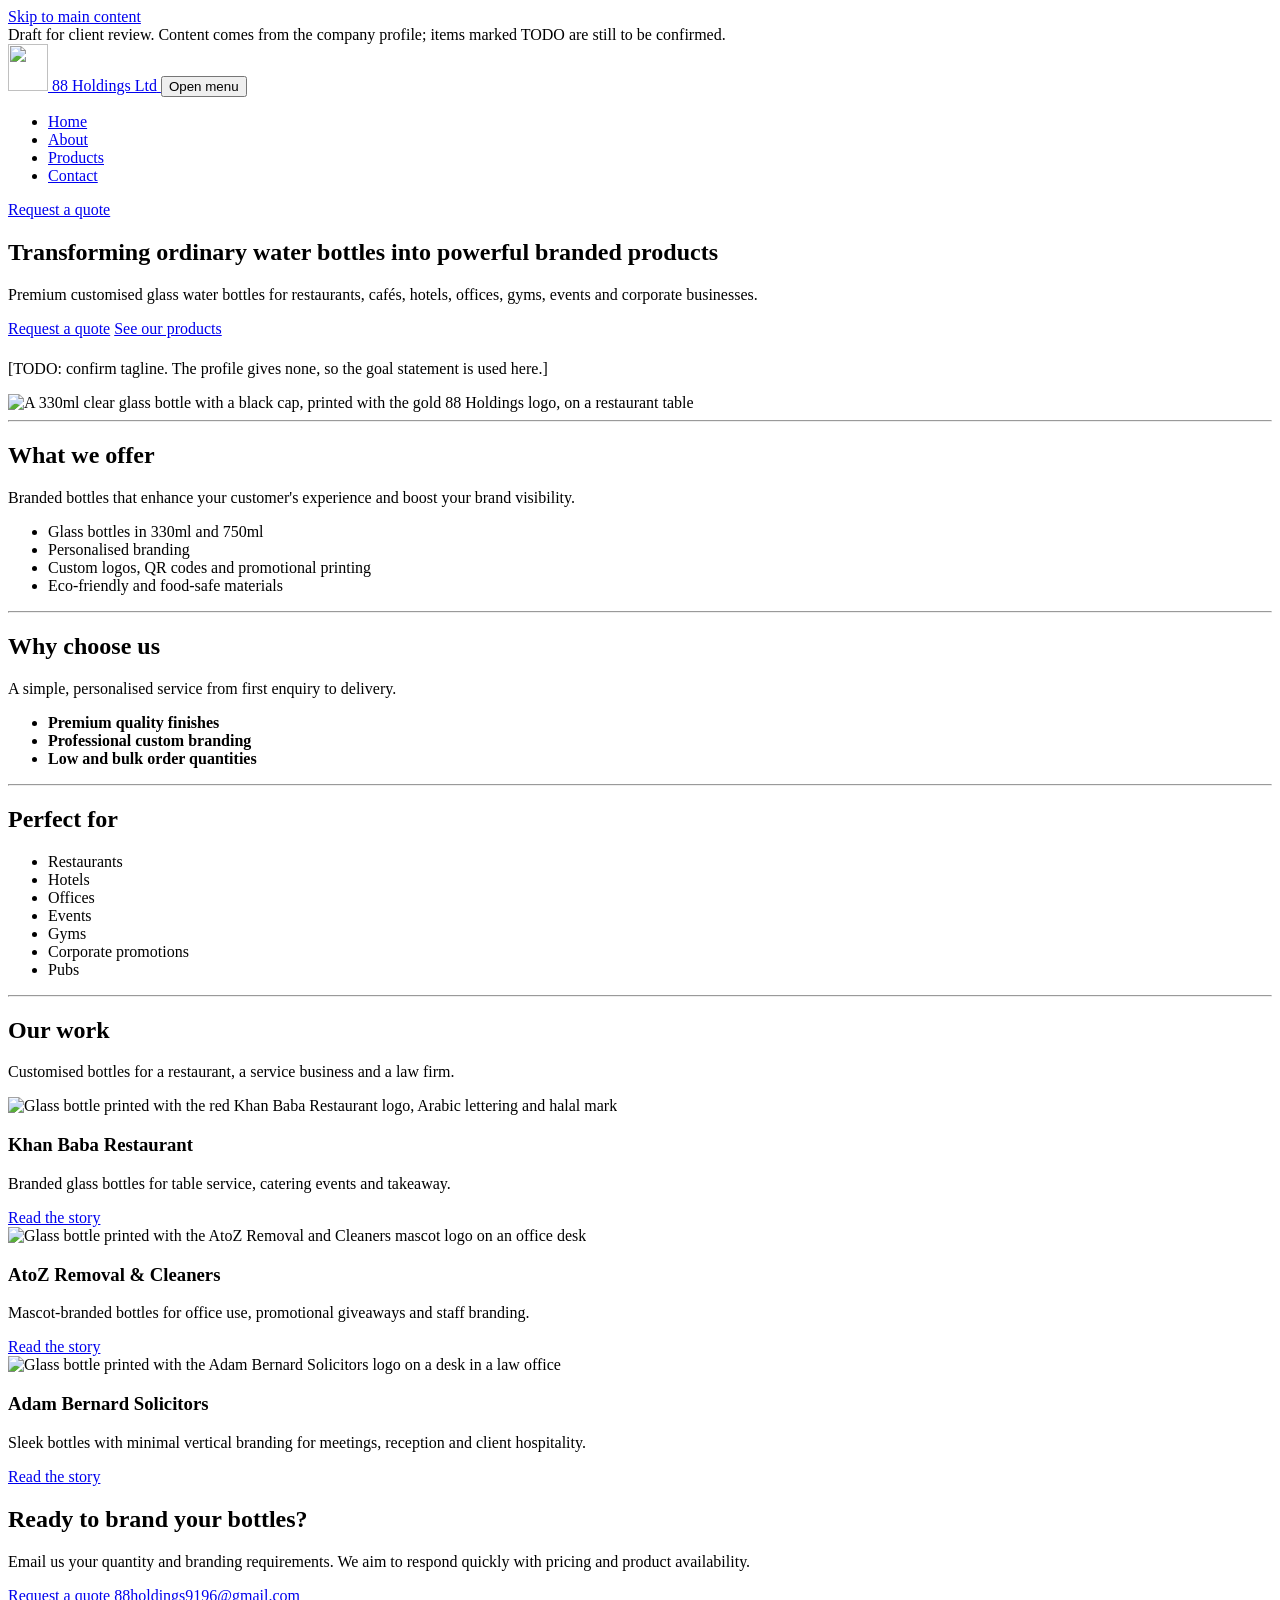
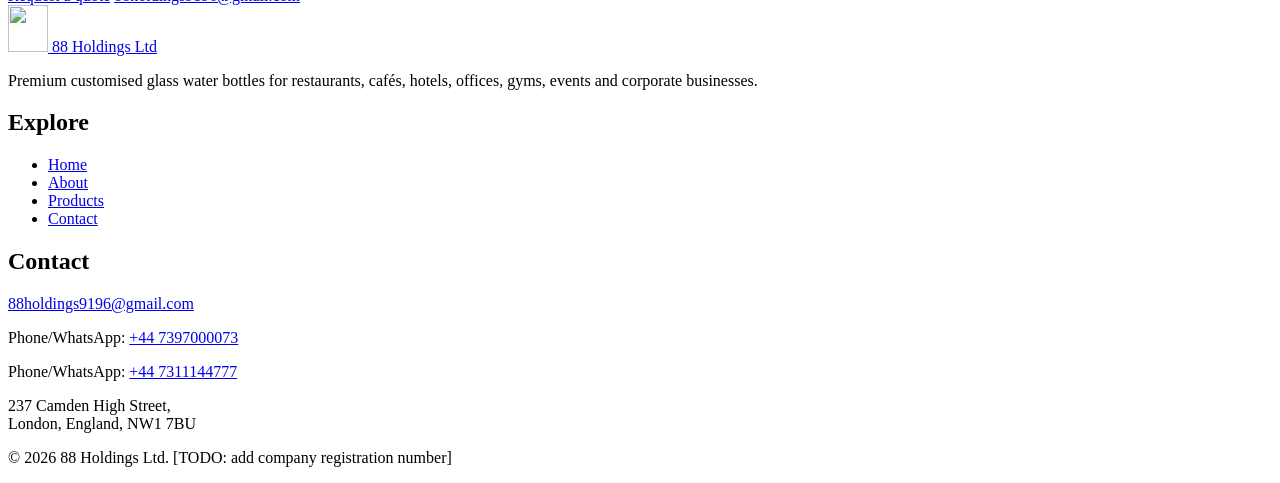
==== index.html @ bfae7a55 "Add files via upload" ====
<!DOCTYPE html>
<html lang="en-GB">
<head>
  <meta charset="utf-8">
  <meta name="viewport" content="width=device-width, initial-scale=1">
  <title>88 Holdings Ltd | Premium Custom Branded Glass Water Bottles</title>
  <meta name="description" content="88 Holdings Ltd makes premium customised glass water bottles with your logo, QR codes and branding for restaurants, hotels, offices, gyms and events.">
  <meta name="theme-color" content="#0d0d0d">
  <link rel="icon" type="image/png" href="assets/favicon.png">
  <link rel="preconnect" href="https://fonts.googleapis.com">
  <link rel="preconnect" href="https://fonts.gstatic.com" crossorigin>
  <link href="https://fonts.googleapis.com/css2?family=Barlow+Condensed:wght@600;700&family=Source+Sans+3:wght@400;600;700&display=swap" rel="stylesheet">
  <link rel="stylesheet" href="css/style.css">
</head>
<body>
  <a class="skip-link" href="#main">Skip to main content</a>
  <div class="draft-bar">Draft for client review. Content comes from the company profile; items marked TODO are still to be confirmed.</div>

  <header class="site-header">
    <div class="container header-inner">
      <a class="brand" href="index.html" aria-label="88 Holdings Ltd, home">
        <img src="assets/logo-mark.png" alt="" width="40" height="47">
        <span class="brand-name">88 Holdings Ltd</span>
      </a>
      <button class="nav-toggle" type="button" aria-expanded="false" aria-controls="site-nav">
        <span class="sr-only">Open menu</span><span class="bars" aria-hidden="true"></span>
      </button>
      <nav id="site-nav" class="site-nav" aria-label="Main">
        <ul>
          <li><a href="index.html">Home</a></li>
          <li><a href="about.html">About</a></li>
          <li><a href="products.html">Products</a></li>
          <li><a href="contact.html">Contact</a></li>
        </ul>
        <a class="btn btn-gold nav-cta" href="contact.html">Request a quote</a>
      </nav>
    </div>
  </header>

  <main id="main">

    <section class="hero">
      <div class="container hero-grid">
        <div>
          <h1>Transforming ordinary water bottles into powerful branded products</h1>
          <p class="lede">Premium customised glass water bottles for restaurants, cafés, hotels, offices, gyms, events and corporate businesses.</p>
          <div class="hero-actions">
            <a class="btn btn-gold" href="contact.html">Request a quote</a>
            <a class="btn btn-outline" href="products.html">See our products</a>
          </div>
          <p class="todo" style="margin-top:1.4rem;display:inline-block">[TODO: confirm tagline. The profile gives none, so the goal statement is used here.]</p>
        </div>
        <div class="hero-media">
          <img src="assets/bottle-hero.jpg" width="900" height="1352" alt="A 330ml clear glass bottle with a black cap, printed with the gold 88 Holdings logo, on a restaurant table">
        </div>
      </div>
    </section>

    <section class="section section-mist" aria-labelledby="offer-title">
      <div class="container">
        <div class="section-head">
          <hr class="rule">
          <h2 id="offer-title">What we offer</h2>
          <p class="lede">Branded bottles that enhance your customer's experience and boost your brand visibility.</p>
        </div>
        <ul class="offer-list">
          <li>Glass bottles in 330ml and 750ml</li>
          <li>Personalised branding</li>
          <li>Custom logos, QR codes and promotional printing</li>
          <li>Eco-friendly and food-safe materials</li>
        </ul>
      </div>
    </section>

    <section class="section" aria-labelledby="why-title">
      <div class="container split">
        <div>
          <hr class="rule">
          <h2 id="why-title">Why choose us</h2>
          <p class="lede">A simple, personalised service from first enquiry to delivery.</p>
        </div>
        <ul class="why-list">
          <li><strong>Premium quality finishes</strong></li>
          <li><strong>Professional custom branding</strong></li>
          <li><strong>Low and bulk order quantities</strong></li>
        </ul>
      </div>
    </section>

    <section class="section section-mist" aria-labelledby="for-title">
      <div class="container">
        <div class="section-head">
          <hr class="rule">
          <h2 id="for-title">Perfect for</h2>
        </div>
        <ul class="chips">
          <li>Restaurants</li><li>Hotels</li><li>Offices</li><li>Events</li><li>Gyms</li><li>Corporate promotions</li><li>Pubs</li>
        </ul>
      </div>
    </section>

    <section class="section" aria-labelledby="work-title">
      <div class="container">
        <div class="section-head">
          <hr class="rule">
          <h2 id="work-title">Our work</h2>
          <p class="lede">Customised bottles for a restaurant, a service business and a law firm.</p>
        </div>
        <div class="card-grid">
          <article class="card">
            <div class="card-media"><img src="assets/case-khan-baba.jpg" width="900" height="1200" loading="lazy" alt="Glass bottle printed with the red Khan Baba Restaurant logo, Arabic lettering and halal mark"></div>
            <div class="card-body">
              <h3>Khan Baba Restaurant</h3>
              <p>Branded glass bottles for table service, catering events and takeaway.</p>
              <a class="card-link" href="about.html#work">Read the story</a>
            </div>
          </article>
          <article class="card">
            <div class="card-media"><img src="assets/case-atoz.jpg" width="900" height="1200" loading="lazy" alt="Glass bottle printed with the AtoZ Removal and Cleaners mascot logo on an office desk"></div>
            <div class="card-body">
              <h3>AtoZ Removal &amp; Cleaners</h3>
              <p>Mascot-branded bottles for office use, promotional giveaways and staff branding.</p>
              <a class="card-link" href="about.html#work">Read the story</a>
            </div>
          </article>
          <article class="card">
            <div class="card-media"><img src="assets/case-adam-bernard.jpg" width="900" height="1239" loading="lazy" alt="Glass bottle printed with the Adam Bernard Solicitors logo on a desk in a law office"></div>
            <div class="card-body">
              <h3>Adam Bernard Solicitors</h3>
              <p>Sleek bottles with minimal vertical branding for meetings, reception and client hospitality.</p>
              <a class="card-link" href="about.html#work">Read the story</a>
            </div>
          </article>
        </div>
      </div>
    </section>

    <section class="section section-dark cta-band" aria-labelledby="cta-title">
      <div class="container">
        <h2 id="cta-title">Ready to brand your bottles?</h2>
        <p class="lede">Email us your quantity and branding requirements. We aim to respond quickly with pricing and product availability.</p>
        <div class="hero-actions">
          <a class="btn btn-gold" href="contact.html">Request a quote</a>
          <a class="btn btn-light" href="mailto:88holdings9196@gmail.com">88holdings9196@gmail.com</a>
        </div>
      </div>
    </section>
  </main>

  <footer class="site-footer">
    <div class="container">
      <div class="footer-grid">
        <div>
          <a class="brand" href="index.html" aria-label="88 Holdings Ltd, home">
            <img src="assets/logo-mark.png" alt="" width="40" height="47">
            <span class="brand-name">88 Holdings Ltd</span>
          </a>
          <p>Premium customised glass water bottles for restaurants, cafés, hotels, offices, gyms, events and corporate businesses.</p>
        </div>
        <div>
          <h2>Explore</h2>
          <ul class="footer-links">
            <li><a href="index.html">Home</a></li>
            <li><a href="about.html">About</a></li>
            <li><a href="products.html">Products</a></li>
            <li><a href="contact.html">Contact</a></li>
          </ul>
        </div>
        <div>
          <h2>Contact</h2>
          <p><a href="mailto:88holdings9196@gmail.com">88holdings9196@gmail.com</a></p>
          <p>Phone/WhatsApp: <a href="tel:+447397000073">+44 7397000073</a></p>
          <p>Phone/WhatsApp: <a href="tel:+447311144777">+44 7311144777</a></p>
          <p>237 Camden High Street,<br>London, England, NW1 7BU</p>
        </div>
      </div>
      <p class="footer-bottom">&copy; <span id="year">2026</span> 88 Holdings Ltd. <span class="todo">[TODO: add company registration number]</span></p>
    </div>
  </footer>

  <script src="js/main.js"></script>
</body>
</html>
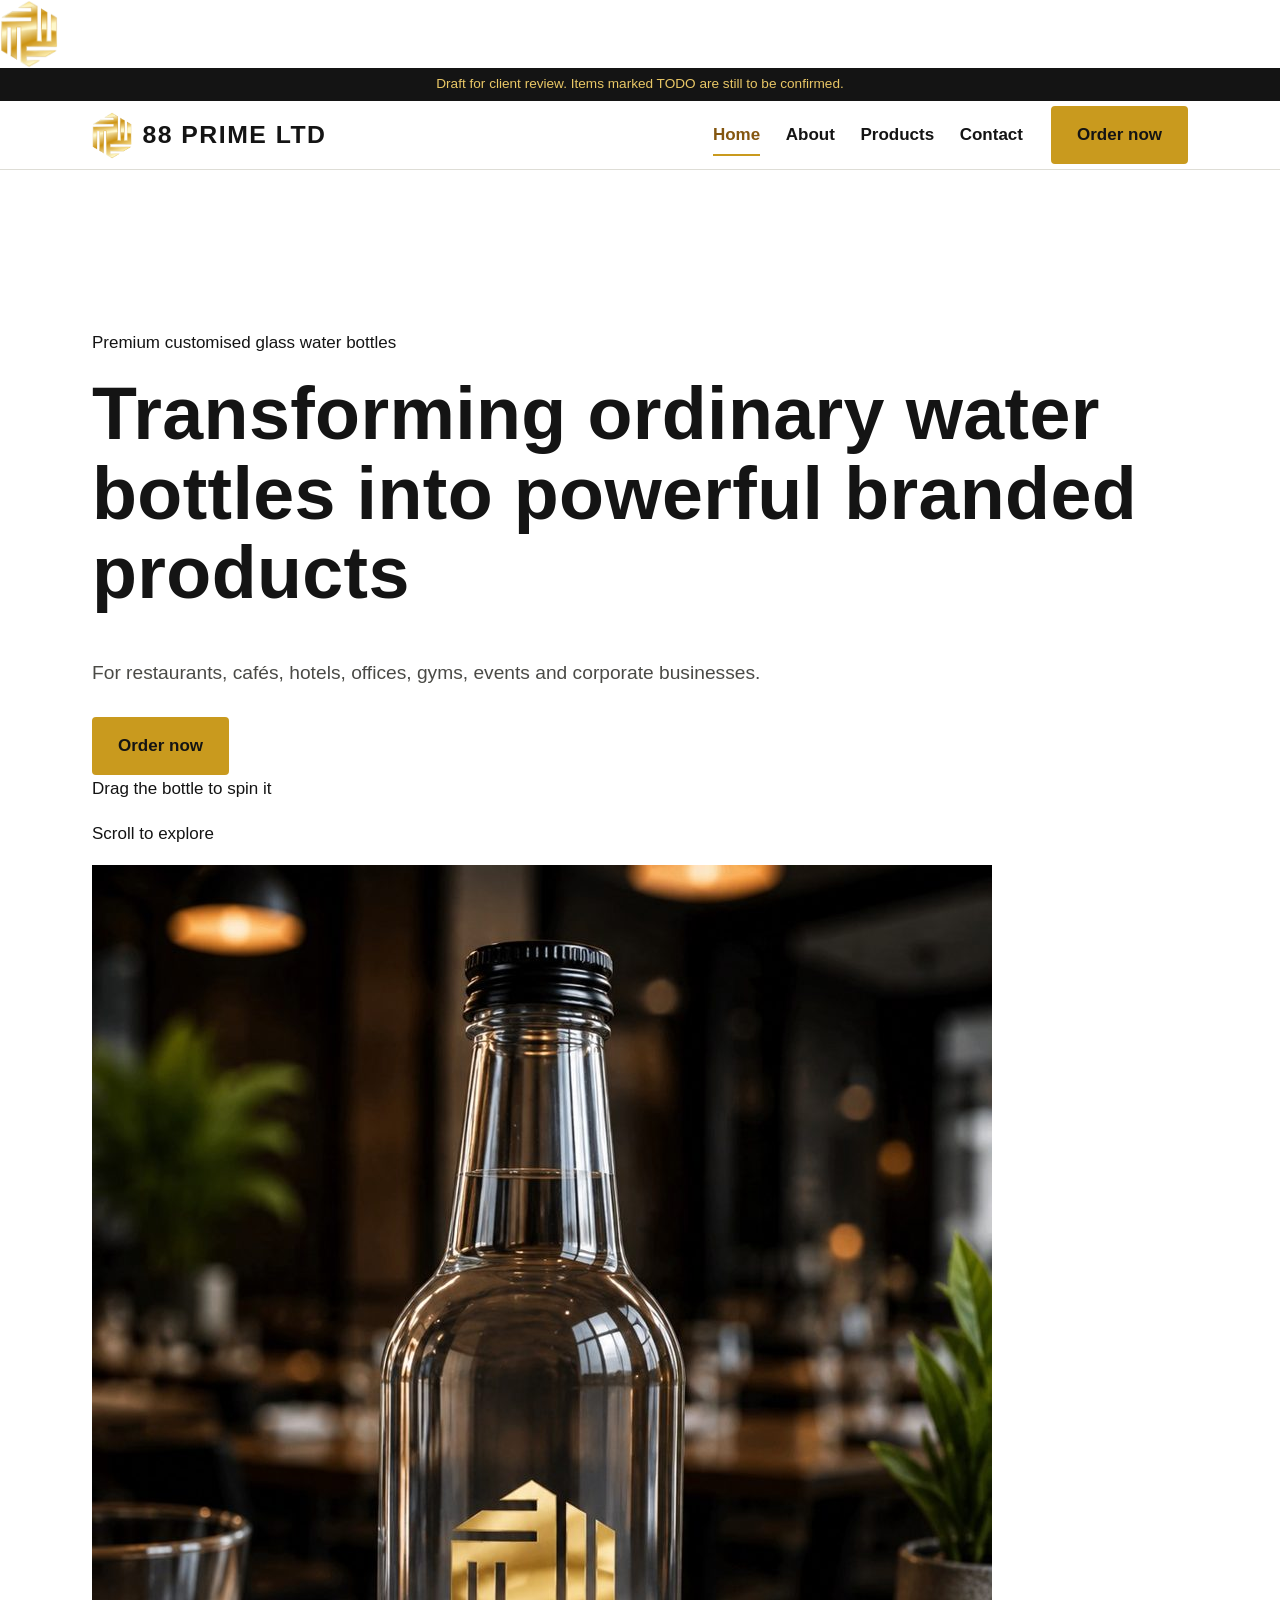
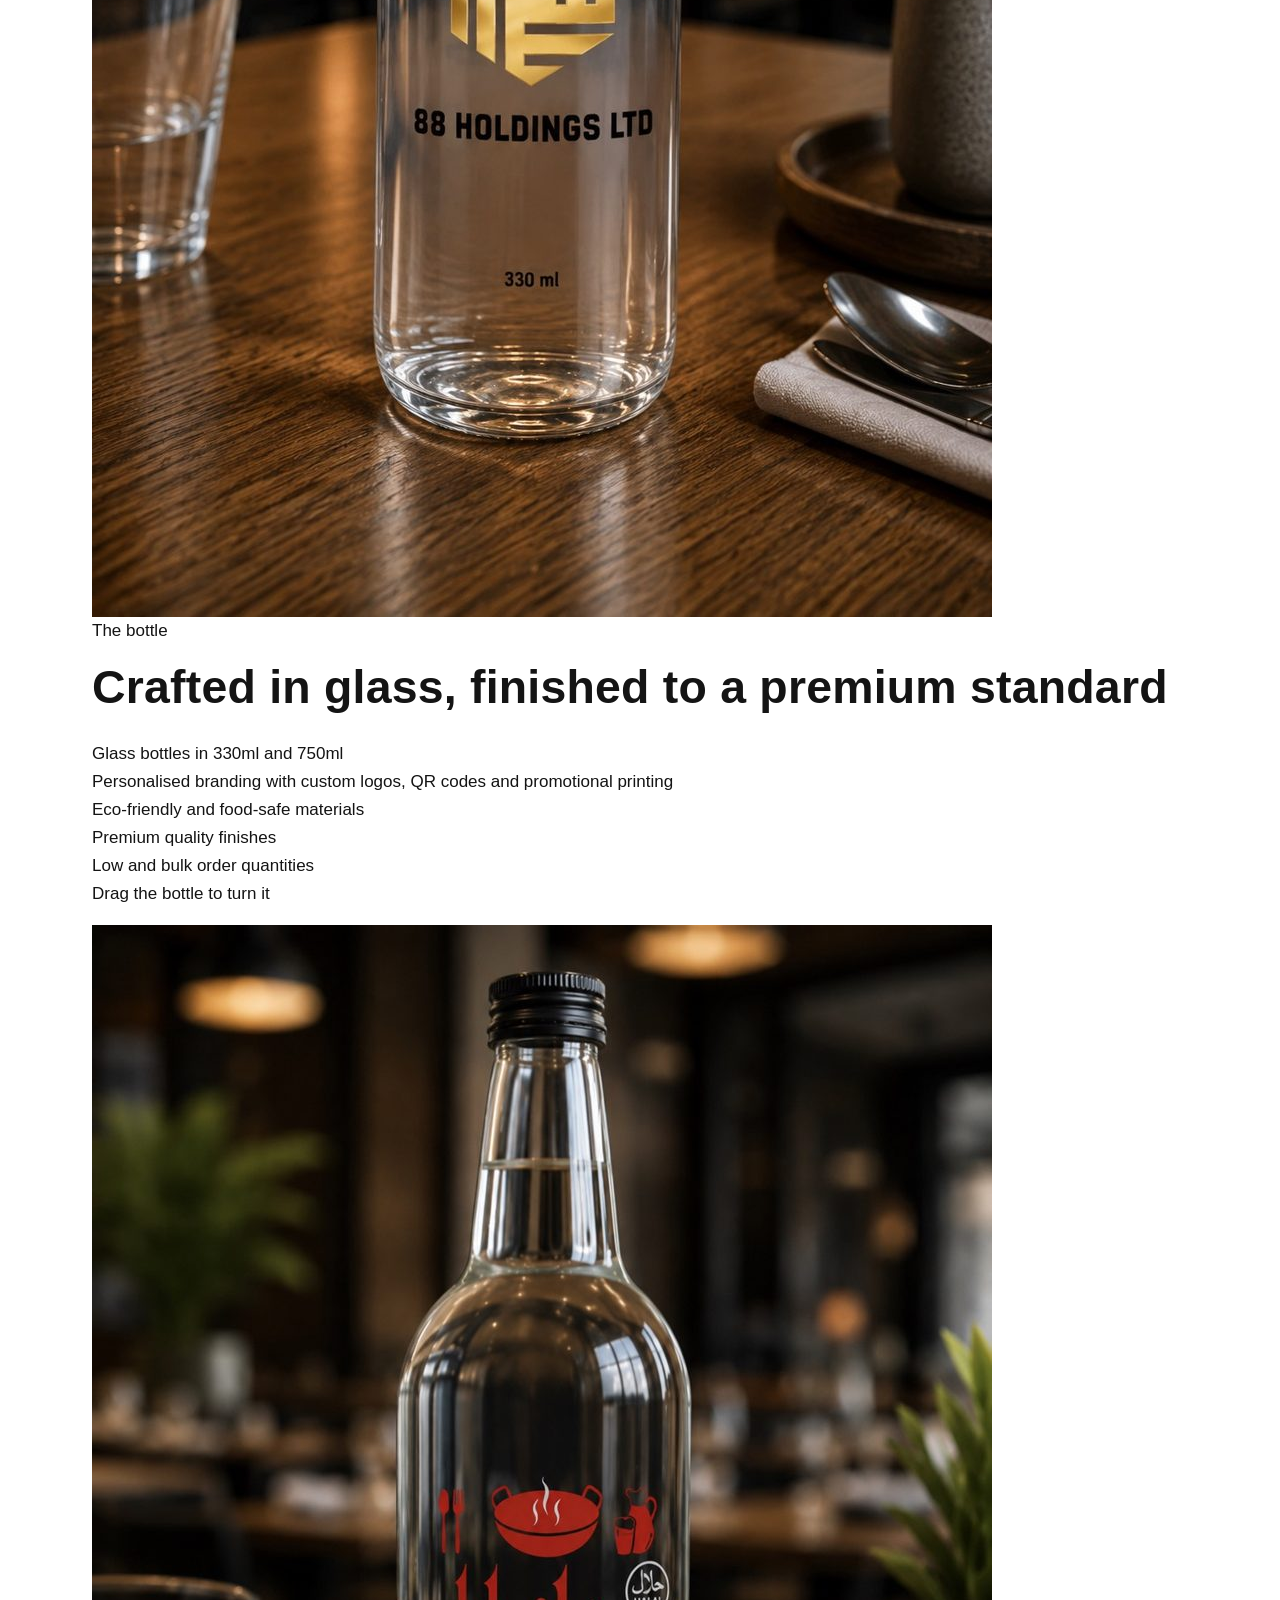
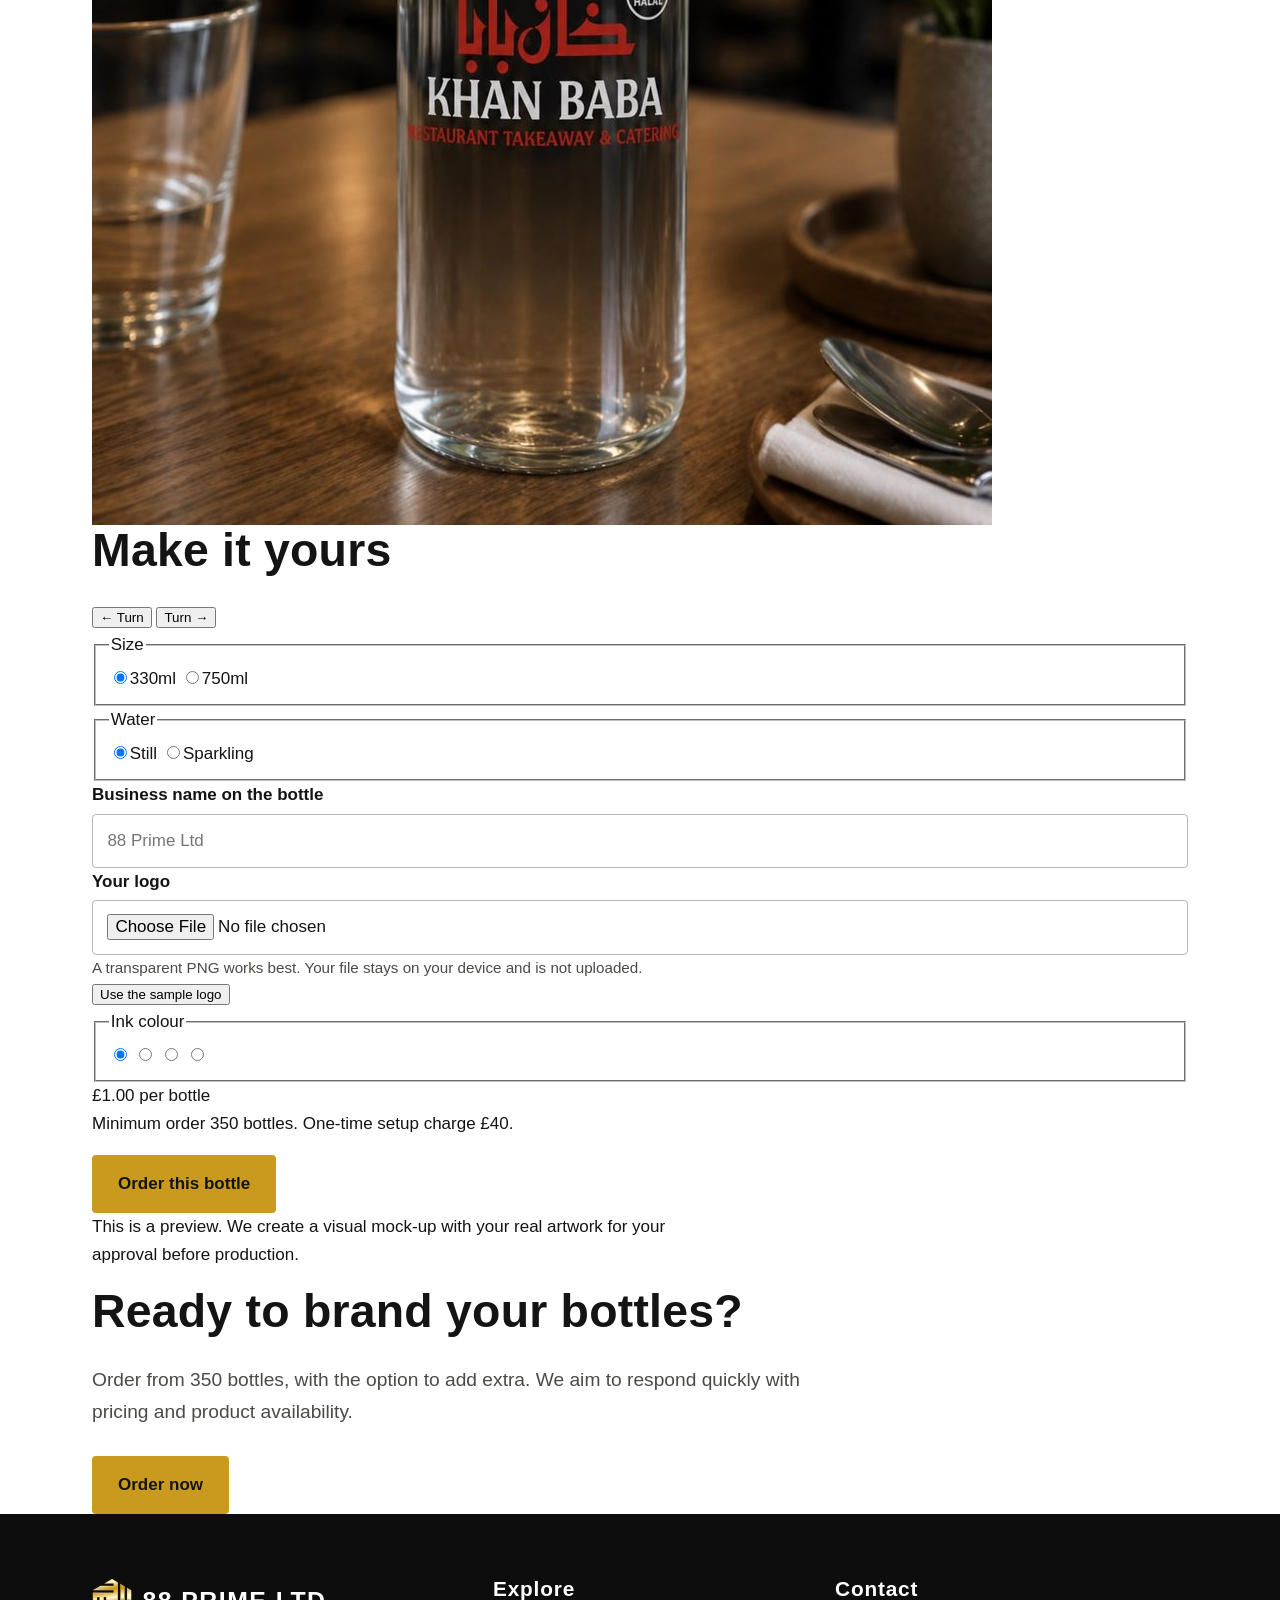
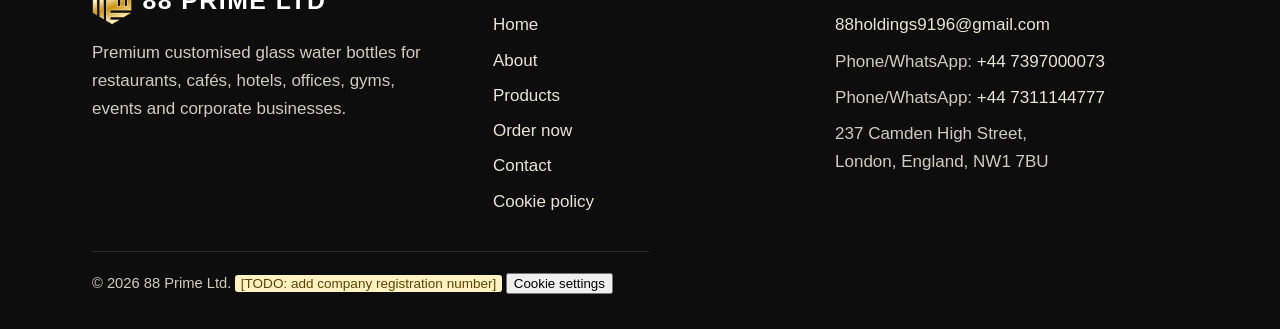
==== commit 8aa02b0a: "3d website" ====
--- a/index.html
+++ b/index.html
@@ -3,145 +3,157 @@
 <head>
   <meta charset="utf-8">
   <meta name="viewport" content="width=device-width, initial-scale=1">
-  <title>88 Holdings Ltd | Premium Custom Branded Glass Water Bottles</title>
-  <meta name="description" content="88 Holdings Ltd makes premium customised glass water bottles with your logo, QR codes and branding for restaurants, hotels, offices, gyms and events.">
-  <meta name="theme-color" content="#0d0d0d">
+  <title>88 Prime Ltd | Premium Customised Glass Water Bottles</title>
+  <meta name="description" content="Explore 88 Prime Ltd custom glass water bottles in 3D. Choose the size, still or sparkling, add your business name and logo, and see the result before you order.">
+  <meta name="theme-color" content="#0b1850">
   <link rel="icon" type="image/png" href="assets/favicon.png">
   <link rel="preconnect" href="https://fonts.googleapis.com">
   <link rel="preconnect" href="https://fonts.gstatic.com" crossorigin>
   <link href="https://fonts.googleapis.com/css2?family=Barlow+Condensed:wght@600;700&family=Source+Sans+3:wght@400;600;700&display=swap" rel="stylesheet">
   <link rel="stylesheet" href="css/style.css">
+  <link rel="stylesheet" href="css/3d.css">
 </head>
-<body>
+<body class="page-3d">
+  <div class="loader" aria-hidden="true"><img src="assets/logo-mark.png" alt="" width="58" height="68"><span></span></div>
   <a class="skip-link" href="#main">Skip to main content</a>
-  <div class="draft-bar">Draft for client review. Content comes from the company profile; items marked TODO are still to be confirmed.</div>
+  <div class="draft-bar">Draft for client review. Items marked TODO are still to be confirmed.</div>
 
   <header class="site-header">
     <div class="container header-inner">
-      <a class="brand" href="index.html" aria-label="88 Holdings Ltd, home">
-        <img src="assets/logo-mark.png" alt="" width="40" height="47">
-        <span class="brand-name">88 Holdings Ltd</span>
+      <a class="brand" href="index.html" aria-label="88 Prime Ltd, home">
+        <img src="assets/logo-mark.png" alt="" width="58" height="68">
+        <span class="brand-name">88 Prime Ltd</span>
       </a>
       <button class="nav-toggle" type="button" aria-expanded="false" aria-controls="site-nav">
         <span class="sr-only">Open menu</span><span class="bars" aria-hidden="true"></span>
       </button>
       <nav id="site-nav" class="site-nav" aria-label="Main">
         <ul>
-          <li><a href="index.html">Home</a></li>
+          <li><a href="index.html" aria-current="page">Home</a></li>
           <li><a href="about.html">About</a></li>
           <li><a href="products.html">Products</a></li>
-          <li><a href="contact.html">Contact</a></li>
+                    <li><a href="contact.html">Contact</a></li>
         </ul>
-        <a class="btn btn-gold nav-cta" href="contact.html">Request a quote</a>
+        <a class="btn btn-gold nav-cta" href="order.html">Order now</a>
       </nav>
     </div>
   </header>
 
   <main id="main">
 
-    <section class="hero">
-      <div class="container hero-grid">
-        <div>
-          <h1>Transforming ordinary water bottles into powerful branded products</h1>
-          <p class="lede">Premium customised glass water bottles for restaurants, cafés, hotels, offices, gyms, events and corporate businesses.</p>
+    <canvas id="gl" class="gl-canvas" aria-hidden="true"></canvas>
+    <p class="sr-only">An interactive 3D preview of a branded glass water bottle. Use the controls in the "Make it yours" section to change the size, water type, business name, logo and ink colour.</p>
+
+    <section class="scene scene-hero" data-pose="hero" aria-labelledby="t-hero">
+      <div class="container scene-grid">
+        <div class="scene-copy">
+          <p class="eyebrow">Premium customised glass water bottles</p>
+          <h1 id="t-hero">Transforming ordinary water bottles into powerful branded products</h1>
+          <p class="lede">For restaurants, cafés, hotels, offices, gyms, events and corporate businesses.</p>
           <div class="hero-actions">
-            <a class="btn btn-gold" href="contact.html">Request a quote</a>
-            <a class="btn btn-outline" href="products.html">See our products</a>
+            <a class="btn btn-gold" href="order.html">Order now</a>
+            <a class="btn btn-light" href="#make">Design your bottle</a>
           </div>
-          <p class="todo" style="margin-top:1.4rem;display:inline-block">[TODO: confirm tagline. The profile gives none, so the goal statement is used here.]</p>
+          <p class="drag-hint">Drag the bottle to spin it</p>
+          <p class="scroll-cue" aria-hidden="true">Scroll to explore</p>
         </div>
-        <div class="hero-media">
-          <img src="assets/bottle-hero.jpg" width="900" height="1352" alt="A 330ml clear glass bottle with a black cap, printed with the gold 88 Holdings logo, on a restaurant table">
+        <div class="drag-zone" data-drag>
+          <img class="fallback-img" src="assets/bottle-hero.jpg" width="900" height="1352" alt="A 330ml clear glass bottle with a black cap and a gold logo on a restaurant table">
         </div>
       </div>
     </section>
 
-    <section class="section section-mist" aria-labelledby="offer-title">
-      <div class="container">
-        <div class="section-head">
-          <hr class="rule">
-          <h2 id="offer-title">What we offer</h2>
-          <p class="lede">Branded bottles that enhance your customer's experience and boost your brand visibility.</p>
+    <section class="scene scene-craft" data-pose="craft" aria-labelledby="t-craft">
+      <div class="container scene-grid">
+        <div class="scene-copy">
+          <p class="eyebrow">The bottle</p>
+          <h2 id="t-craft">Crafted in glass, finished to a premium standard</h2>
+          <ul class="feature-list">
+            <li>Glass bottles in 330ml and 750ml</li>
+            <li>Personalised branding with custom logos, QR codes and promotional printing</li>
+            <li>Eco-friendly and food-safe materials</li>
+            <li>Premium quality finishes</li>
+            <li>Low and bulk order quantities</li>
+          </ul>
         </div>
-        <ul class="offer-list">
-          <li>Glass bottles in 330ml and 750ml</li>
-          <li>Personalised branding</li>
-          <li>Custom logos, QR codes and promotional printing</li>
-          <li>Eco-friendly and food-safe materials</li>
-        </ul>
+        <div class="drag-zone" data-drag aria-hidden="true"></div>
       </div>
     </section>
 
-    <section class="section" aria-labelledby="why-title">
-      <div class="container split">
-        <div>
-          <hr class="rule">
-          <h2 id="why-title">Why choose us</h2>
-          <p class="lede">A simple, personalised service from first enquiry to delivery.</p>
+    <section class="scene scene-make" id="make" data-pose="make" aria-labelledby="t-make">
+      <div class="container scene-grid">
+        <div class="drag-zone" data-drag>
+          <p class="drag-hint">Drag the bottle to turn it</p>
+          <img class="fallback-img" src="assets/case-khan-baba.jpg" width="900" height="1200" alt="A glass bottle printed with a restaurant logo">
         </div>
-        <ul class="why-list">
-          <li><strong>Premium quality finishes</strong></li>
-          <li><strong>Professional custom branding</strong></li>
-          <li><strong>Low and bulk order quantities</strong></li>
-        </ul>
-      </div>
-    </section>
+        <div class="config">
+          <div class="config-top">
+            <h2 id="t-make">Make it yours</h2>
+            <div class="rotate-controls" role="group" aria-label="Rotate the bottle">
+              <button type="button" id="rot-left" aria-label="Rotate left">&#8592; Turn</button>
+              <button type="button" id="rot-right" aria-label="Rotate right">Turn &#8594;</button>
+            </div>
+          </div>
 
-    <section class="section section-mist" aria-labelledby="for-title">
-      <div class="container">
-        <div class="section-head">
-          <hr class="rule">
-          <h2 id="for-title">Perfect for</h2>
-        </div>
-        <ul class="chips">
-          <li>Restaurants</li><li>Hotels</li><li>Offices</li><li>Events</li><li>Gyms</li><li>Corporate promotions</li><li>Pubs</li>
-        </ul>
-      </div>
-    </section>
+          <fieldset class="fieldset">
+            <legend>Size</legend>
+            <div class="seg">
+              <label><input type="radio" name="size" value="330" checked><span>330ml</span></label>
+              <label><input type="radio" name="size" value="750"><span>750ml</span></label>
+            </div>
+          </fieldset>
 
-    <section class="section" aria-labelledby="work-title">
-      <div class="container">
-        <div class="section-head">
-          <hr class="rule">
-          <h2 id="work-title">Our work</h2>
-          <p class="lede">Customised bottles for a restaurant, a service business and a law firm.</p>
-        </div>
-        <div class="card-grid">
-          <article class="card">
-            <div class="card-media"><img src="assets/case-khan-baba.jpg" width="900" height="1200" loading="lazy" alt="Glass bottle printed with the red Khan Baba Restaurant logo, Arabic lettering and halal mark"></div>
-            <div class="card-body">
-              <h3>Khan Baba Restaurant</h3>
-              <p>Branded glass bottles for table service, catering events and takeaway.</p>
-              <a class="card-link" href="about.html#work">Read the story</a>
+          <fieldset class="fieldset">
+            <legend>Water</legend>
+            <div class="seg">
+              <label><input type="radio" name="water" value="still" checked><span>Still</span></label>
+              <label><input type="radio" name="water" value="sparkling"><span>Sparkling</span></label>
             </div>
-          </article>
-          <article class="card">
-            <div class="card-media"><img src="assets/case-atoz.jpg" width="900" height="1200" loading="lazy" alt="Glass bottle printed with the AtoZ Removal and Cleaners mascot logo on an office desk"></div>
-            <div class="card-body">
-              <h3>AtoZ Removal &amp; Cleaners</h3>
-              <p>Mascot-branded bottles for office use, promotional giveaways and staff branding.</p>
-              <a class="card-link" href="about.html#work">Read the story</a>
+          </fieldset>
+
+          <div class="field">
+            <label for="brand-name">Business name on the bottle</label>
+            <input id="brand-name" type="text" maxlength="26" placeholder="88 Prime Ltd" autocomplete="organization">
+          </div>
+
+          <div class="field">
+            <label for="logo-file">Your logo</label>
+            <input id="logo-file" type="file" accept="image/*">
+            <p class="form-hint" id="logo-msg" role="status">A transparent PNG works best. Your file stays on your device and is not uploaded.</p>
+            <button type="button" class="link-reset" id="logo-reset">Use the sample logo</button>
+          </div>
+
+          <fieldset class="fieldset">
+            <legend>Ink colour</legend>
+            <div class="swatches">
+              <label class="swatch"><input type="radio" name="ink" value="#111111" checked><span class="dot" style="--c:#111111"></span><span class="sr-only">Black</span></label>
+              <label class="swatch"><input type="radio" name="ink" value="#ffffff"><span class="dot" style="--c:#ffffff"></span><span class="sr-only">White</span></label>
+              <label class="swatch"><input type="radio" name="ink" value="#c99a1e"><span class="dot" style="--c:#c99a1e"></span><span class="sr-only">Gold</span></label>
+              <label class="swatch"><input type="radio" name="ink" value="#1a2f8f"><span class="dot" style="--c:#1a2f8f"></span><span class="sr-only">Royal blue</span></label>
             </div>
-          </article>
-          <article class="card">
-            <div class="card-media"><img src="assets/case-adam-bernard.jpg" width="900" height="1239" loading="lazy" alt="Glass bottle printed with the Adam Bernard Solicitors logo on a desk in a law office"></div>
-            <div class="card-body">
-              <h3>Adam Bernard Solicitors</h3>
-              <p>Sleek bottles with minimal vertical branding for meetings, reception and client hospitality.</p>
-              <a class="card-link" href="about.html#work">Read the story</a>
+          </fieldset>
+
+          <div class="cfg-summary">
+            <div>
+              <div class="cfg-price" id="cfg-price" aria-live="polite">£1.00 per bottle</div>
+              <p class="cfg-note">Minimum order 350 bottles. One-time setup charge £40.</p>
             </div>
-          </article>
+            <a class="btn btn-gold" id="cfg-order" href="order.html?item=330-still">Order this bottle</a>
+          </div>
+          <p class="cfg-note">This is a preview. We create a visual mock-up with your real artwork for your approval before production.</p>
         </div>
       </div>
     </section>
 
-    <section class="section section-dark cta-band" aria-labelledby="cta-title">
+    <section class="scene scene-order" data-pose="order" aria-labelledby="t-order">
       <div class="container">
-        <h2 id="cta-title">Ready to brand your bottles?</h2>
-        <p class="lede">Email us your quantity and branding requirements. We aim to respond quickly with pricing and product availability.</p>
-        <div class="hero-actions">
-          <a class="btn btn-gold" href="contact.html">Request a quote</a>
-          <a class="btn btn-light" href="mailto:88holdings9196@gmail.com">88holdings9196@gmail.com</a>
+        <div class="scene-copy">
+          <h2 id="t-order">Ready to brand your bottles?</h2>
+          <p class="lede">Order from 350 bottles, with the option to add extra. We aim to respond quickly with pricing and product availability.</p>
+          <div class="hero-actions">
+            <a class="btn btn-gold" href="order.html">Order now</a>
+            <a class="btn btn-light" href="contact.html">Request a quote</a>
+          </div>
         </div>
       </div>
     </section>
@@ -151,19 +163,21 @@
     <div class="container">
       <div class="footer-grid">
         <div>
-          <a class="brand" href="index.html" aria-label="88 Holdings Ltd, home">
-            <img src="assets/logo-mark.png" alt="" width="40" height="47">
-            <span class="brand-name">88 Holdings Ltd</span>
+          <a class="brand" href="index.html" aria-label="88 Prime Ltd, home">
+            <img src="assets/logo-mark.png" alt="" width="58" height="68">
+            <span class="brand-name">88 Prime Ltd</span>
           </a>
           <p>Premium customised glass water bottles for restaurants, cafés, hotels, offices, gyms, events and corporate businesses.</p>
         </div>
         <div>
           <h2>Explore</h2>
           <ul class="footer-links">
-            <li><a href="index.html">Home</a></li>
+            <li><a href="index.html" aria-current="page">Home</a></li>
             <li><a href="about.html">About</a></li>
             <li><a href="products.html">Products</a></li>
+                        <li><a href="order.html">Order now</a></li>
             <li><a href="contact.html">Contact</a></li>
+            <li><a href="cookies.html">Cookie policy</a></li>
           </ul>
         </div>
         <div>
@@ -174,10 +188,11 @@
           <p>237 Camden High Street,<br>London, England, NW1 7BU</p>
         </div>
       </div>
-      <p class="footer-bottom">&copy; <span id="year">2026</span> 88 Holdings Ltd. <span class="todo">[TODO: add company registration number]</span></p>
+      <p class="footer-bottom">&copy; <span id="year">2026</span> 88 Prime Ltd. <span class="todo">[TODO: add company registration number]</span> <button type="button" class="link-btn" data-cookie-settings>Cookie settings</button></p>
     </div>
   </footer>
 
   <script src="js/main.js"></script>
+  <script src="js/scene.js"></script>
 </body>
 </html>
--- a/css/style.css
+++ b/css/style.css
@@ -0,0 +1,322 @@
+/* ==========================================================================
+   88 Holdings Ltd – shared styles (mobile-first)
+   Palette is taken from the logo: gold monogram, black wordmark, white.
+   ========================================================================== */
+
+:root {
+  /* colour */
+  --ink: #141414;
+  --ink-soft: #4a4a46;
+  --paper: #ffffff;
+  --mist: #f3f3f1;
+  --line: #deddd6;
+  --gold: #c99a1e;        /* logo gold – use on dark or as fills */
+  --gold-light: #e9c766;
+  --gold-deep: #84560f;   /* gold for text on white (AA contrast) */
+  --night: #0d0d0d;
+
+  /* type */
+  --font-head: "Barlow Condensed", "Arial Narrow", "Helvetica Neue", Arial, sans-serif;
+  --font-body: "Source Sans 3", "Segoe UI", Roboto, "Helvetica Neue", Arial, sans-serif;
+
+  /* layout */
+  --max: 1160px;
+  --gutter: clamp(1.1rem, 4vw, 2rem);
+  --radius: 4px;
+  --header-h: 68px;
+  --ease: 220ms ease;
+}
+
+/* ---------- reset / base ---------- */
+*, *::before, *::after { box-sizing: border-box; }
+html { scroll-behavior: smooth; -webkit-text-size-adjust: 100%; scroll-padding-top: calc(var(--header-h) + 1rem); }
+body {
+  margin: 0;
+  font-family: var(--font-body);
+  font-size: 1.0625rem;
+  line-height: 1.65;
+  color: var(--ink);
+  background: var(--paper);
+}
+img { max-width: 100%; height: auto; display: block; }
+a { color: var(--gold-deep); text-underline-offset: 3px; transition: color var(--ease); }
+a:hover { color: var(--ink); }
+h1, h2, h3 { font-family: var(--font-head); line-height: 1.08; margin: 0 0 .6em; letter-spacing: .005em; }
+h1 { font-size: clamp(2.5rem, 7.5vw, 4.6rem); font-weight: 700; }
+h2 { font-size: clamp(1.9rem, 4.6vw, 2.9rem); font-weight: 700; }
+h3 { font-size: 1.5rem; font-weight: 600; }
+p { margin: 0 0 1em; max-width: 68ch; }
+ul, ol { margin: 0; padding: 0; list-style: none; }
+
+:focus-visible { outline: 3px solid var(--gold); outline-offset: 3px; border-radius: 2px; }
+
+.sr-only {
+  position: absolute; width: 1px; height: 1px; overflow: hidden;
+  clip: rect(0 0 0 0); white-space: nowrap; margin: -1px; padding: 0; border: 0;
+}
+.skip-link {
+  position: absolute; left: 1rem; top: -4rem; z-index: 200;
+  background: var(--ink); color: #fff; padding: .6rem 1rem; border-radius: var(--radius);
+}
+.skip-link:focus { top: .75rem; color: #fff; }
+
+.container { width: 100%; max-width: var(--max); margin-inline: auto; padding-inline: var(--gutter); }
+
+/* ---------- draft bar (delete the element once approved) ---------- */
+.draft-bar {
+  background: var(--ink); color: var(--gold-light);
+  font-size: .85rem; text-align: center; padding: .35rem var(--gutter);
+}
+
+/* ---------- header / nav ---------- */
+.site-header {
+  position: sticky; top: 0; z-index: 100;
+  background: rgba(255,255,255,.97);
+  border-bottom: 1px solid var(--line);
+  transition: box-shadow var(--ease);
+}
+.site-header.is-scrolled { box-shadow: 0 6px 20px rgba(0,0,0,.08); }
+.header-inner { display: flex; align-items: center; justify-content: space-between; min-height: var(--header-h); gap: 1rem; }
+
+.brand { display: inline-flex; align-items: center; gap: .65rem; text-decoration: none; color: var(--ink); }
+.brand img { width: 40px; height: auto; }
+.brand-name { font-family: var(--font-head); font-weight: 700; font-size: 1.55rem; letter-spacing: .06em; text-transform: uppercase; line-height: 1; }
+
+.nav-toggle {
+  width: 46px; height: 46px; display: inline-grid; place-items: center;
+  background: transparent; border: 1px solid var(--line); border-radius: var(--radius); cursor: pointer;
+  transition: border-color var(--ease);
+}
+.nav-toggle:hover { border-color: var(--gold); }
+.nav-toggle .bars, .nav-toggle .bars::before, .nav-toggle .bars::after {
+  display: block; width: 22px; height: 2px; background: var(--ink); border-radius: 2px;
+  transition: transform var(--ease), background var(--ease), opacity var(--ease);
+}
+.nav-toggle .bars { position: relative; }
+.nav-toggle .bars::before, .nav-toggle .bars::after { content: ""; position: absolute; left: 0; }
+.nav-toggle .bars::before { top: -7px; }
+.nav-toggle .bars::after { top: 7px; }
+.nav-toggle[aria-expanded="true"] .bars { background: transparent; }
+.nav-toggle[aria-expanded="true"] .bars::before { transform: translateY(7px) rotate(45deg); }
+.nav-toggle[aria-expanded="true"] .bars::after { transform: translateY(-7px) rotate(-45deg); }
+
+.site-nav {
+  position: absolute; left: 0; right: 0; top: 100%;
+  background: var(--paper); border-bottom: 1px solid var(--line);
+  padding: .5rem var(--gutter) 1.4rem;
+  display: none;
+}
+.site-nav.is-open { display: block; }
+.site-nav ul { display: grid; }
+.site-nav a:not(.btn) {
+  display: block; padding: .85rem 0; color: var(--ink); text-decoration: none; font-weight: 600;
+  border-bottom: 1px solid var(--line); position: relative;
+}
+.site-nav a:not(.btn):hover { color: var(--gold-deep); }
+.site-nav a[aria-current="page"] { color: var(--gold-deep); }
+.nav-cta { margin-top: 1.1rem; width: 100%; }
+
+@media (min-width: 880px) {
+  .nav-toggle { display: none; }
+  .site-nav {
+    position: static; display: flex !important; align-items: center; gap: 1.75rem;
+    padding: 0; border: 0; background: transparent;
+  }
+  .site-nav ul { display: flex; gap: 1.6rem; }
+  .site-nav a:not(.btn) { padding: .4rem 0; border: 0; }
+  .site-nav a:not(.btn)::after {
+    content: ""; position: absolute; left: 0; right: 0; bottom: 0; height: 2px;
+    background: var(--gold); transform: scaleX(0); transform-origin: left; transition: transform var(--ease);
+  }
+  .site-nav a:not(.btn):hover::after, .site-nav a[aria-current="page"]::after { transform: scaleX(1); }
+  .nav-cta { margin: 0; width: auto; }
+}
+
+/* ---------- buttons ---------- */
+.btn {
+  display: inline-flex; align-items: center; justify-content: center;
+  padding: .8rem 1.5rem; font: inherit; font-weight: 700; text-decoration: none; cursor: pointer;
+  border: 2px solid transparent; border-radius: var(--radius);
+  transition: background var(--ease), color var(--ease), border-color var(--ease), transform var(--ease);
+}
+.btn:active { transform: translateY(1px); }
+.btn-gold { background: var(--gold); color: var(--ink); border-color: var(--gold); }
+.btn-gold:hover { background: var(--ink); color: var(--gold-light); border-color: var(--ink); }
+.btn-outline { background: transparent; color: var(--ink); border-color: var(--ink); }
+.btn-outline:hover { background: var(--ink); color: #fff; }
+.btn-light { background: transparent; color: #fff; border-color: rgba(255,255,255,.55); }
+.btn-light:hover { background: #fff; color: var(--ink); border-color: #fff; }
+
+/* ---------- sections ---------- */
+.section { padding-block: clamp(3.2rem, 8vw, 6rem); }
+.section-mist { background: var(--mist); }
+.section-dark { background: var(--night); color: #f1efe8; }
+.section-dark h2, .section-dark h3 { color: #fff; }
+.section-dark a:not(.btn) { color: var(--gold-light); }
+.section-head { max-width: 46rem; margin-bottom: clamp(1.8rem, 4vw, 3rem); }
+.lede { font-size: 1.2rem; color: var(--ink-soft); }
+.section-dark .lede { color: #cfcbbf; }
+.rule { width: 56px; height: 3px; background: var(--gold); border: 0; margin: 0 0 1.4rem; }
+
+/* ---------- hero (home) ---------- */
+.hero { padding-block: clamp(2.2rem, 6vw, 4.5rem) clamp(2.8rem, 7vw, 5.5rem); }
+.hero-grid { display: grid; gap: 2.2rem; align-items: center; }
+.hero h1 { max-width: 17ch; font-size: clamp(2.3rem, 6vw, 3.8rem); }
+.hero .lede { max-width: 34rem; }
+.hero-actions { display: flex; flex-wrap: wrap; gap: .8rem; margin-top: 1.8rem; }
+.hero-media { position: relative; justify-self: center; width: min(100%, 440px); }
+.hero-media::before {
+  content: ""; position: absolute; inset: 14px -14px -14px 14px; border: 2px solid var(--gold); border-radius: var(--radius);
+}
+.hero-media img {
+  position: relative; width: 100%; aspect-ratio: 4 / 5; object-fit: cover; object-position: 50% 30%;
+  border-radius: var(--radius); background: var(--mist);
+}
+@media (min-width: 880px) {
+  .hero-grid { grid-template-columns: 1.15fr .85fr; gap: 4rem; }
+  .hero-media { justify-self: end; }
+}
+
+/* ---------- page banner (inner pages) ---------- */
+.page-banner { background: var(--night); color: #fff; padding-block: clamp(2.6rem, 7vw, 4.5rem); position: relative; overflow: hidden; }
+.page-banner::after {
+  content: ""; position: absolute; right: -60px; top: 50%; width: 320px; height: 320px; transform: translateY(-50%);
+  background: url("../assets/logo-mark.png") center / contain no-repeat; opacity: .09; pointer-events: none;
+}
+.page-banner h1 { font-size: clamp(2.3rem, 6vw, 3.6rem); margin-bottom: .3em; }
+.page-banner p { color: #d4d0c4; font-size: 1.15rem; margin: 0; }
+
+/* ---------- offer list (home) ---------- */
+.offer-list { display: grid; border-top: 1px solid var(--line); }
+.offer-list li { padding: 1.25rem 0; border-bottom: 1px solid var(--line); font-weight: 600; font-size: 1.15rem; display: flex; gap: 1rem; align-items: baseline; }
+.offer-list li::before { content: ""; flex: none; width: 10px; height: 10px; background: var(--gold); transform: rotate(45deg) translateY(-1px); }
+@media (min-width: 720px) {
+  .offer-list { grid-template-columns: 1fr 1fr; column-gap: 3rem; }
+}
+
+/* ---------- split / why ---------- */
+.split { display: grid; gap: 2rem; }
+@media (min-width: 880px) { .split { grid-template-columns: 1fr 1.3fr; gap: 4rem; align-items: start; } }
+.why-list { display: grid; gap: 1.1rem; }
+.why-list li { padding-left: 1.4rem; border-left: 3px solid var(--gold); }
+.why-list strong { display: block; font-family: var(--font-head); font-size: 1.45rem; line-height: 1.2; }
+
+.chips { display: flex; flex-wrap: wrap; gap: .6rem; }
+.chips li { padding: .45rem 1rem; border: 1px solid var(--line); border-radius: 999px; background: #fff; font-weight: 600; transition: border-color var(--ease), background var(--ease); }
+.chips li:hover { border-color: var(--gold); background: #fffaf0; }
+
+/* ---------- card grids (1 → 2 → 3 columns) ---------- */
+.card-grid { display: grid; gap: 1.5rem; grid-template-columns: 1fr; }
+@media (min-width: 640px) { .card-grid { grid-template-columns: repeat(2, 1fr); } }
+@media (min-width: 980px) { .card-grid { grid-template-columns: repeat(3, 1fr); } }
+
+.card {
+  display: flex; flex-direction: column; background: #fff; border: 1px solid var(--line); border-radius: var(--radius);
+  overflow: hidden; transition: transform var(--ease), box-shadow var(--ease), border-color var(--ease);
+}
+.card:hover { transform: translateY(-4px); box-shadow: 0 14px 30px rgba(0,0,0,.09); border-color: var(--gold); }
+.card-media { aspect-ratio: 1 / 1; overflow: hidden; background: var(--mist); }
+.card-media img { width: 100%; height: 100%; object-fit: cover; object-position: 50% 45%; transition: transform 500ms ease; }
+.card:hover .card-media img { transform: scale(1.04); }
+.card-body { padding: 1.4rem 1.4rem 1.6rem; display: flex; flex-direction: column; flex: 1; }
+.card-body p { color: var(--ink-soft); }
+.card-body > :last-child { margin-bottom: 0; }
+.card-link { margin-top: auto; padding-top: .6rem; font-weight: 700; }
+
+.placeholder-media {
+  display: grid; place-items: center; text-align: center; padding: 1rem; gap: .5rem;
+  background: repeating-linear-gradient(135deg, #f3f3f1, #f3f3f1 12px, #ecebe6 12px, #ecebe6 24px);
+  color: var(--ink-soft); font-size: .95rem; height: 100%;
+}
+.placeholder-media img { width: 64px; height: auto; object-fit: contain; opacity: .85; }
+
+.price-list { margin: .4rem 0 1rem; border-top: 1px solid var(--line); }
+.price-list li { display: flex; justify-content: space-between; gap: 1rem; padding: .55rem 0; border-bottom: 1px solid var(--line); }
+.price-list span:last-child { font-weight: 700; font-variant-numeric: tabular-nums; }
+
+/* ---------- case studies (about) ---------- */
+.case { display: grid; gap: 1.6rem; padding-block: 2.4rem; border-top: 1px solid var(--line); }
+.case:first-of-type { border-top: 0; padding-top: 0; }
+.case img { width: 100%; max-width: 420px; aspect-ratio: 4 / 5; object-fit: cover; border-radius: var(--radius); justify-self: center; }
+@media (min-width: 820px) {
+  .case { grid-template-columns: 1fr 1fr; gap: 3.5rem; align-items: center; }
+  .case:nth-of-type(even) img { order: 2; }
+}
+
+/* ---------- steps ---------- */
+.steps { display: grid; gap: 1.2rem; counter-reset: step; }
+.steps li { counter-increment: step; position: relative; padding: 1.2rem 1.2rem 1.2rem 4.2rem; background: #fff; border: 1px solid var(--line); border-radius: var(--radius); }
+.steps li::before {
+  content: counter(step); position: absolute; left: 1.1rem; top: 1rem; width: 2.2rem; height: 2.2rem; display: grid; place-items: center;
+  background: var(--ink); color: var(--gold-light); font-family: var(--font-head); font-weight: 700; font-size: 1.3rem; border-radius: 50%;
+}
+.steps strong { display: block; font-size: 1.1rem; }
+.steps p { margin: .15rem 0 0; color: var(--ink-soft); }
+@media (min-width: 880px) { .steps.steps-4 { grid-template-columns: repeat(4, 1fr); } .steps.steps-4 li { padding: 4.2rem 1.2rem 1.4rem; } .steps.steps-4 li::before { left: 1.2rem; top: 1.2rem; } }
+
+/* ---------- table (pricing) ---------- */
+.table-wrap { overflow-x: auto; border: 1px solid var(--line); border-radius: var(--radius); background: #fff; }
+table { width: 100%; border-collapse: collapse; min-width: 420px; }
+caption { text-align: left; padding: 1rem 1.2rem; font-weight: 700; }
+th, td { padding: .85rem 1.2rem; text-align: left; border-top: 1px solid var(--line); }
+thead th { background: var(--night); color: var(--gold-light); border-top: 0; font-weight: 600; }
+td:last-child, th:last-child { text-align: right; font-variant-numeric: tabular-nums; }
+tbody tr { transition: background var(--ease); }
+tbody tr:hover { background: #fffaf0; }
+.note-list { margin-top: 1.2rem; display: grid; gap: .4rem; }
+.note-list li { padding-left: 1.2rem; position: relative; }
+.note-list li::before { content: ""; position: absolute; left: 0; top: .7em; width: 6px; height: 6px; background: var(--gold); transform: rotate(45deg); }
+
+/* ---------- CTA band ---------- */
+.cta-band { text-align: center; }
+.cta-band p { margin-inline: auto; }
+.cta-band .hero-actions { justify-content: center; }
+
+/* ---------- todo placeholder text ---------- */
+.todo { background: #fff3c4; color: #5c4300; padding: .05em .4em; border-radius: 3px; font-size: .92em; }
+
+/* ---------- contact page ---------- */
+.contact-grid { display: grid; gap: 2.5rem; }
+@media (min-width: 900px) { .contact-grid { grid-template-columns: .9fr 1.1fr; gap: 4rem; align-items: start; } }
+.contact-list { display: grid; gap: 1.3rem; }
+.contact-list dt { font-family: var(--font-head); font-size: 1.3rem; font-weight: 600; }
+.contact-list dd { margin: 0; color: var(--ink-soft); }
+.contact-list a { font-weight: 600; }
+
+.form { display: grid; gap: 1.1rem; padding: clamp(1.3rem, 4vw, 2.2rem); background: var(--mist); border-radius: var(--radius); border-top: 4px solid var(--gold); }
+.form-row { display: grid; gap: 1.1rem; }
+@media (min-width: 620px) { .form-row.two { grid-template-columns: 1fr 1fr; } }
+.field label { display: block; font-weight: 700; margin-bottom: .3rem; }
+.field .optional { font-weight: 400; color: var(--ink-soft); }
+.field input, .field select, .field textarea {
+  width: 100%; font: inherit; color: var(--ink); background: #fff; padding: .75rem .9rem;
+  border: 1.5px solid #b9b8b0; border-radius: var(--radius); transition: border-color var(--ease), box-shadow var(--ease);
+}
+.field textarea { min-height: 140px; resize: vertical; }
+.field input:hover, .field select:hover, .field textarea:hover { border-color: var(--ink); }
+.field input:focus, .field select:focus, .field textarea:focus { outline: none; border-color: var(--gold-deep); box-shadow: 0 0 0 3px rgba(201,154,30,.35); }
+.field.has-error input, .field.has-error select, .field.has-error textarea { border-color: #b3261e; }
+.error-msg { color: #b3261e; font-size: .95rem; margin: .3rem 0 0; display: none; }
+.field.has-error .error-msg { display: block; }
+.form-status { margin: 0; padding: .9rem 1rem; border-radius: var(--radius); background: #fff; border-left: 4px solid var(--gold); display: none; }
+.form-status.is-visible { display: block; }
+.form-hint { font-size: .95rem; color: var(--ink-soft); margin: 0; }
+
+/* ---------- footer ---------- */
+.site-footer { background: var(--night); color: #cfcbbf; padding-block: clamp(2.6rem, 6vw, 4rem) 1.6rem; }
+.footer-grid { display: grid; gap: 2rem; }
+@media (min-width: 760px) { .footer-grid { grid-template-columns: 1.2fr 1fr 1.2fr; gap: 3rem; } }
+.site-footer h2 { font-size: 1.3rem; color: #fff; margin-bottom: .7rem; letter-spacing: .04em; }
+.site-footer a { color: #e8e4d6; text-decoration: none; }
+.site-footer a:hover { color: var(--gold-light); text-decoration: underline; }
+.site-footer .brand { color: #fff; margin-bottom: .9rem; }
+.site-footer p { margin-bottom: .5rem; }
+.footer-links { display: grid; gap: .45rem; }
+.footer-bottom { margin-top: 2.2rem; padding-top: 1.2rem; border-top: 1px solid #2a2a27; font-size: .92rem; }
+
+/* ---------- motion preferences ---------- */
+@media (prefers-reduced-motion: reduce) {
+  html { scroll-behavior: auto; }
+  *, *::before, *::after { transition-duration: .01ms !important; animation-duration: .01ms !important; }
+  .card:hover { transform: none; }
+}
